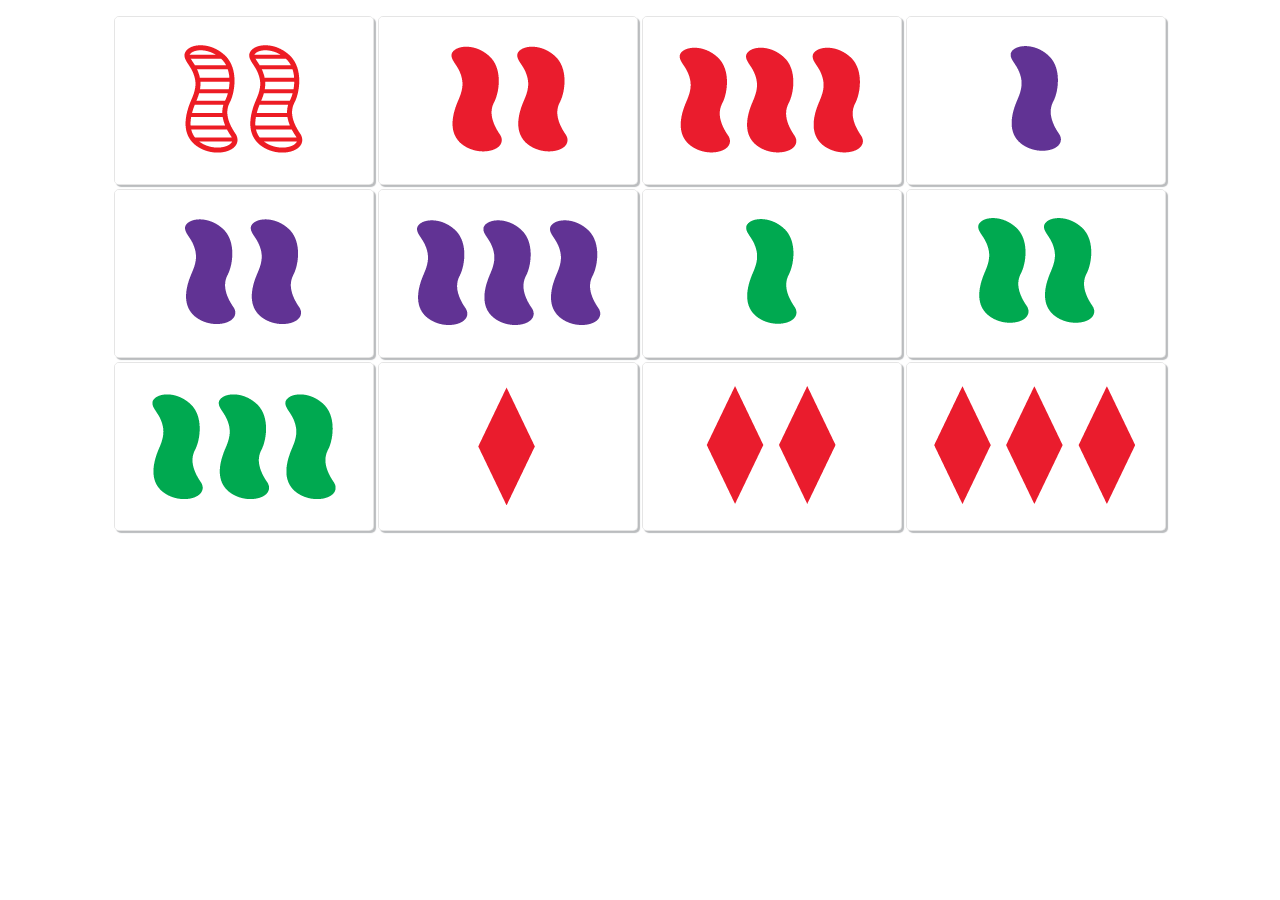
==== set/index.html @ 9a05b6ee "set!" ====
<!doctype html>
<html lang="zh-Hans-CN">
<head>
<meta charset="utf-8" />
<title>Set!</title>
<style>
	img{
		border-radius: 5px;
		box-shadow: 2px 2px 1px #babcbe;
		border: solid 1px rgba(0,0,0,0.1);
	}
</style>
<script>
	function loadpage(){
		var rd;
		var rds=[0,0,0,0,0,0,0,0,0,0,0,0];
		var imgs=document.getElementsByClassName("img");
		var str="";
		var j;
		for(var i=0;i<12;i++){
			do{
				rd=parseInt(Math.random()*81)+1;
				for(j=0;j<i;j++){
					if(rd==rds[j])break;
				}
				if(j==i)rd[i]=rd;
			}while(j<i);
			document.getElementsByClassName("img")[i].getAttributeNode("src").value="img/"+rd+".png";
			document.getElementById("test").innerHTML=str;
		}
	}
</script>
</head>
<body onload="loadpage();">
	<p style="text-align: center;">
		<img class="img" src="img/1.png" />
		<img class="img" src="img/2.png" />
		<img class="img" src="img/3.png" />
		<img class="img" src="img/4.png" /><br/>
		<img class="img" src="img/5.png" />
		<img class="img" src="img/6.png" />
		<img class="img" src="img/7.png" />
		<img class="img" src="img/8.png" /><br/>
		<img class="img" src="img/9.png" />
		<img class="img" src="img/10.png" />
		<img class="img" src="img/11.png" />
		<img class="img" src="img/12.png" />
	</p>
</body></html>
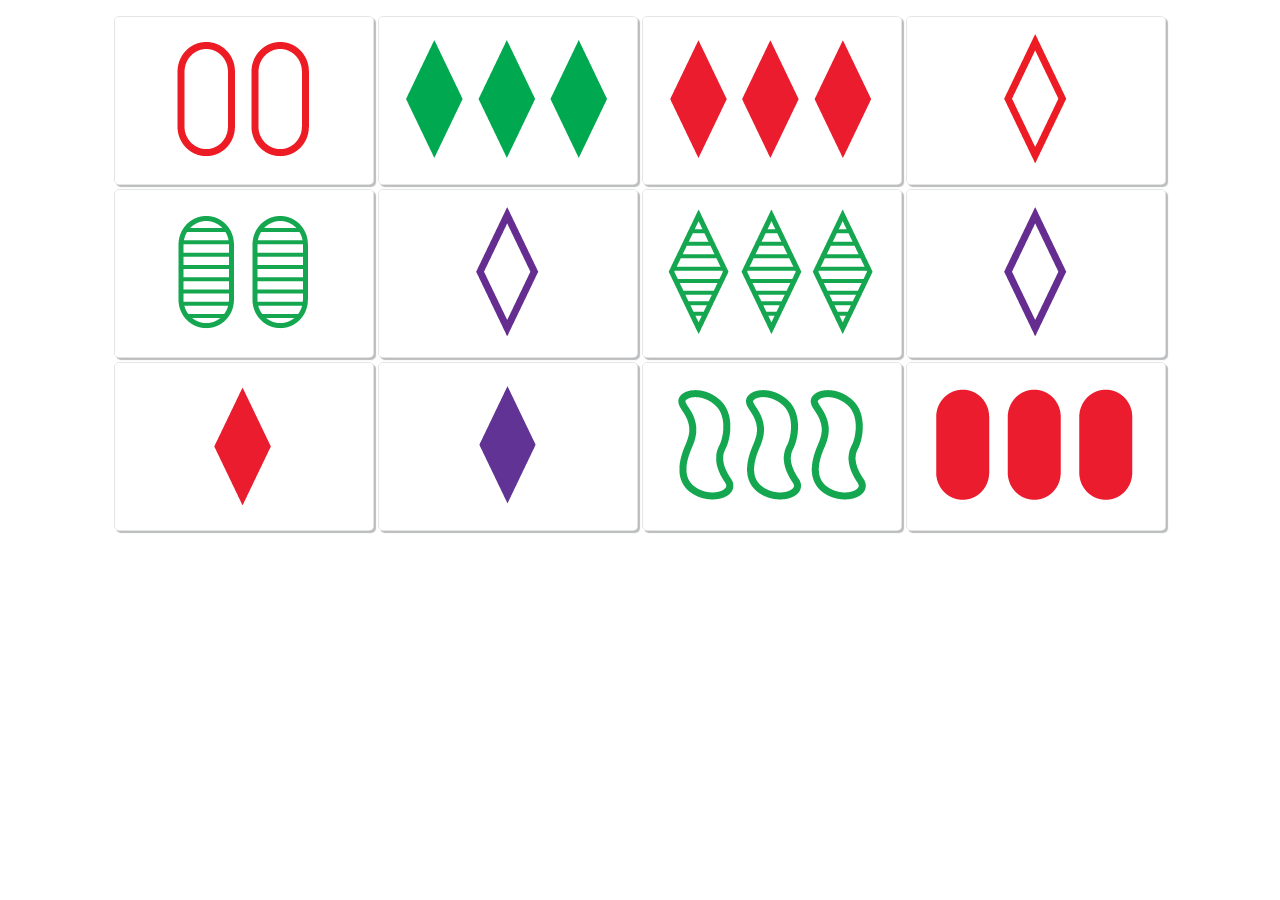
==== commit 1082f5ea: "set" ====
--- a/set/index.html
+++ b/set/index.html
@@ -15,7 +15,6 @@
 		var rd;
 		var rds=[0,0,0,0,0,0,0,0,0,0,0,0];
 		var imgs=document.getElementsByClassName("img");
-		var str="";
 		var j;
 		for(var i=0;i<12;i++){
 			do{
@@ -26,7 +25,6 @@
 				if(j==i)rd[i]=rd;
 			}while(j<i);
 			document.getElementsByClassName("img")[i].getAttributeNode("src").value="img/"+rd+".png";
-			document.getElementById("test").innerHTML=str;
 		}
 	}
 </script>
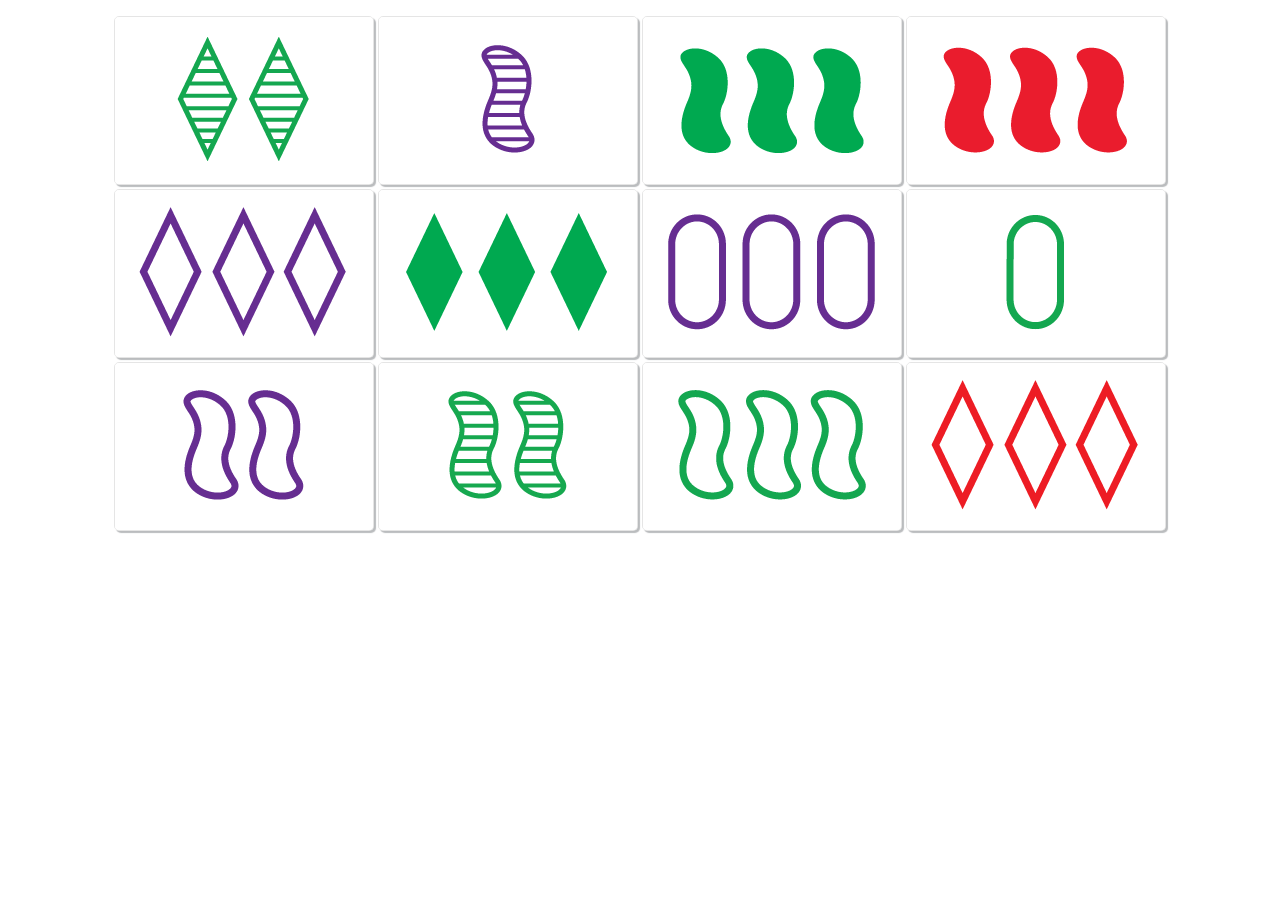
==== commit e2b1fa8d: "Set" ====
--- a/set/index.html
+++ b/set/index.html
@@ -22,7 +22,7 @@
 				for(j=0;j<i;j++){
 					if(rd==rds[j])break;
 				}
-				if(j==i)rd[i]=rd;
+				if(j==i)rds[i]=rd;
 			}while(j<i);
 			document.getElementsByClassName("img")[i].getAttributeNode("src").value="img/"+rd+".png";
 		}
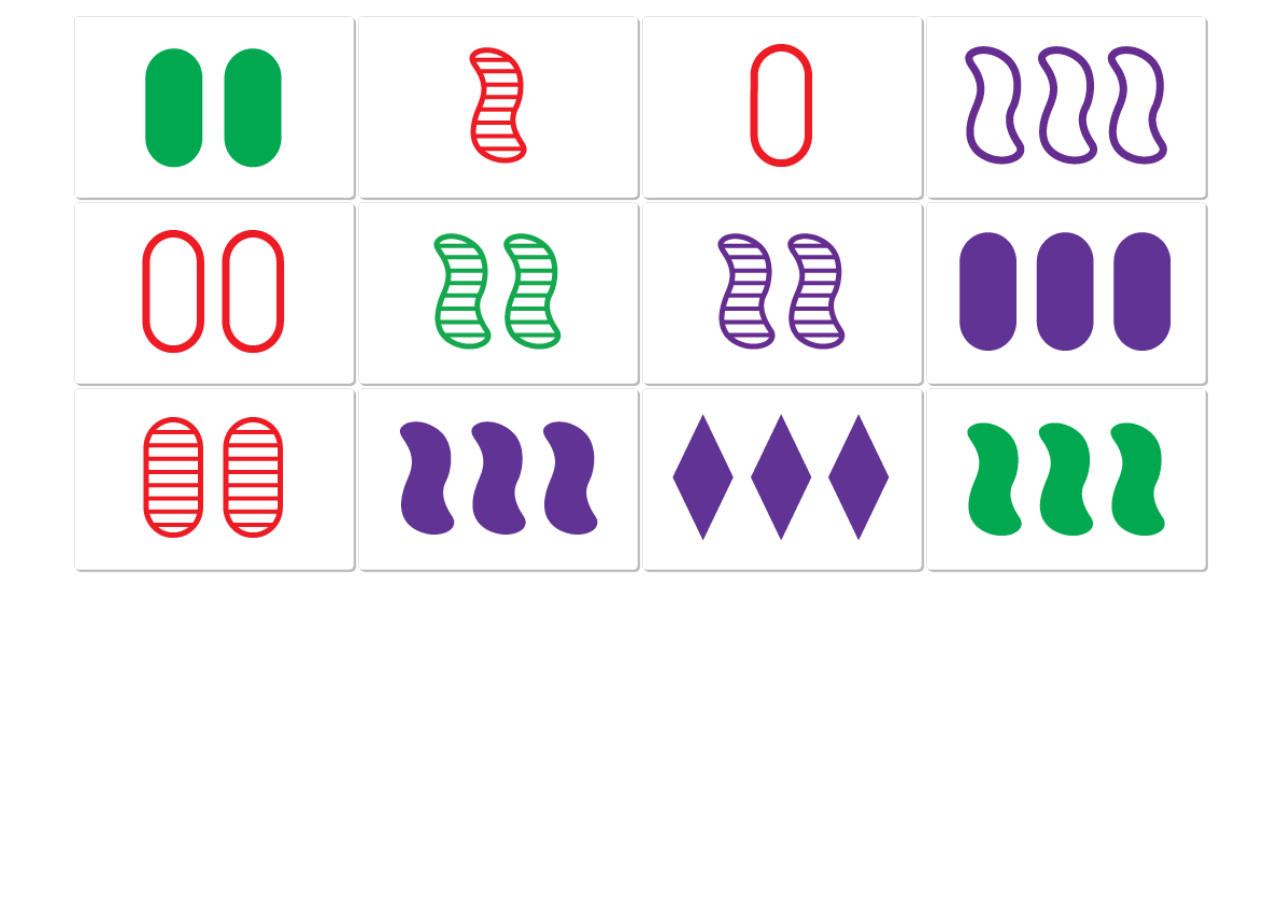
==== commit 2e415495: "Set" ====
--- a/set/index.html
+++ b/set/index.html
@@ -8,6 +8,7 @@
 		border-radius: 5px;
 		box-shadow: 2px 2px 1px #babcbe;
 		border: solid 1px rgba(0,0,0,0.1);
+		width: 22%;
 	}
 </style>
 <script>
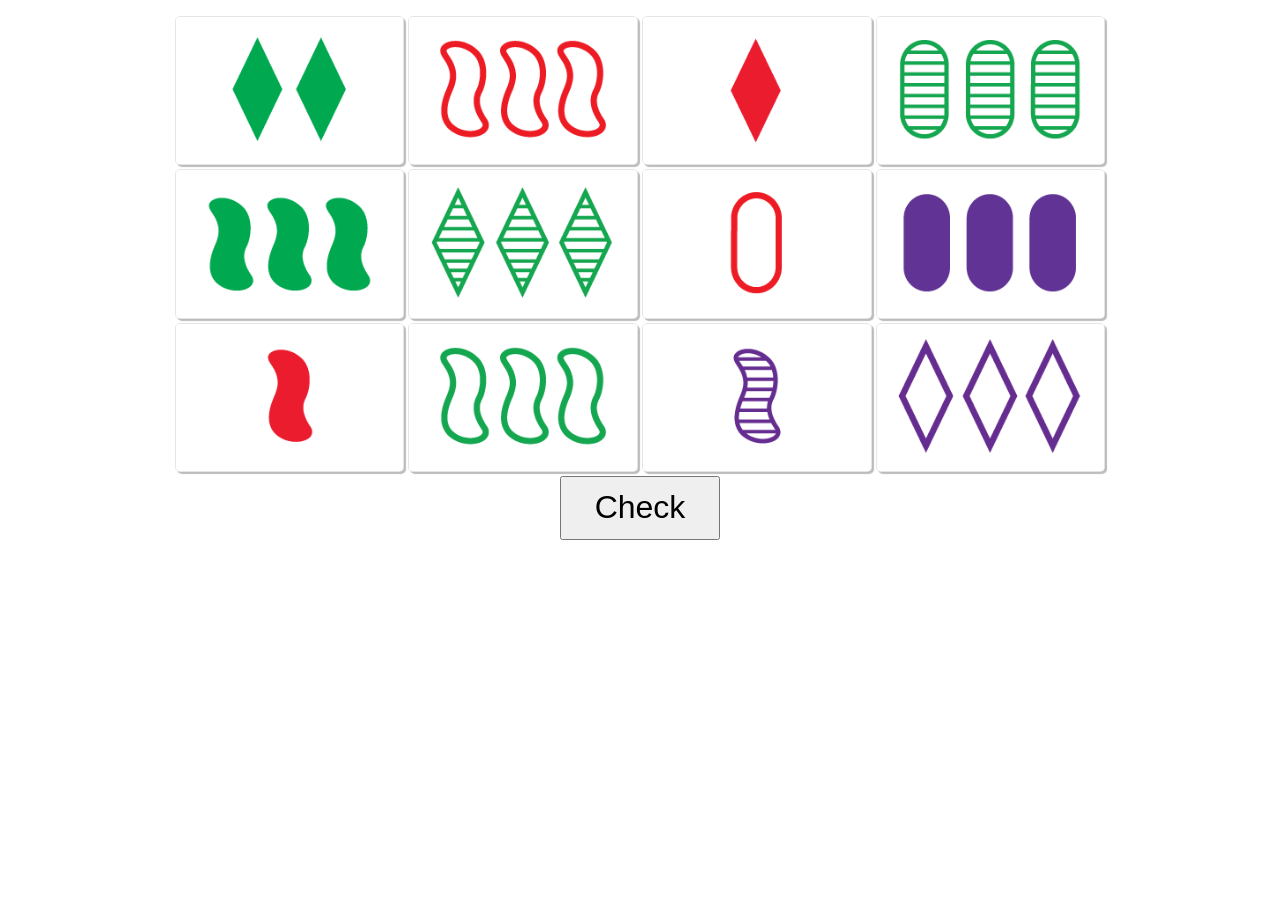
==== commit 0d27b860: "set" ====
--- a/set/index.html
+++ b/set/index.html
@@ -6,16 +6,31 @@
 <style>
 	img{
 		border-radius: 5px;
+		width: 18%;
+	}
+	img.unpressed{
+		border: solid 1px rgba(0,0,0,0.1);
 		box-shadow: 2px 2px 1px #babcbe;
-		border: solid 1px rgba(0,0,0,0.1);
-		width: 22%;
+	}
+	img.pressed{
+		border: solid 1px blue;
+		box-shadow: 2px 2px 1px blue;
 	}
 </style>
 <script>
+	function pressed(thisimg){
+		var t;
+		if(thisimg.getAttributeNode("class").value=="unpressed")
+			t=1;
+		else t=0;
+		if (t==1)
+			thisimg.getAttributeNode("class").value="pressed";
+		else thisimg.getAttributeNode("class").value="unpressed";
+	}
 	function loadpage(){
 		var rd;
 		var rds=[0,0,0,0,0,0,0,0,0,0,0,0];
-		var imgs=document.getElementsByClassName("img");
+		var imgs=document.getElementsByTagName("img");
 		var j;
 		for(var i=0;i<12;i++){
 			do{
@@ -25,24 +40,51 @@
 				}
 				if(j==i)rds[i]=rd;
 			}while(j<i);
-			document.getElementsByClassName("img")[i].getAttributeNode("src").value="img/"+rd+".png";
+			document.getElementsByTagName("img")[i].getAttributeNode("src").value="img/"+rd+".png";
+		}
+	}
+	function check(thisbutton){
+		var imgs=document.getElementsByClassName("pressed");
+		if(imgs.length==3){
+			var a1,a2,a3,a4=parseInt(imgs[0].getAttributeNode("src").value.slice(4))-1;
+			var b1,b2,b3,b4=parseInt(imgs[1].getAttributeNode("src").value.slice(4))-1;
+			var c1,c2,c3,c4=parseInt(imgs[2].getAttributeNode("src").value.slice(4))-1;
+			if(a4>=54) a1=2; else if(a4>=27) a1=1; else a1=0; a4-=27*a1;
+			if(a4>=18) a2=2; else if(a4>= 9) a2=1; else a2=0; a4-= 9*a2;
+			if(a4>= 6) a3=2; else if(a4>= 3) a3=1; else a3=0; a4-= 3*a3;
+			if(b4>=54) b1=2; else if(b4>=27) b1=1; else b1=0; b4-=27*b1;
+			if(b4>=18) b2=2; else if(b4>= 9) b2=1; else b2=0; b4-= 9*b2;
+			if(b4>= 6) b3=2; else if(b4>= 3) b3=1; else b3=0; b4-= 3*b3;
+			if(c4>=54) c1=2; else if(c4>=27) c1=1; else c1=0; c4-=27*c1;
+			if(c4>=18) c2=2; else if(c4>= 9) c2=1; else c2=0; c4-= 9*c2;
+			if(c4>= 6) c3=2; else if(c4>= 3) c3=1; else c3=0; c4-= 3*c3;
+			var t1=0,t2=0,t3=0,t4=0;
+			if((a1==b1&&a1==c1)||(a1!=b1&&a1!=c1&&b1!=c1))t1=1;
+			if((a2==b2&&a2==c2)||(a2!=b2&&a2!=c2&&b2!=c2))t2=1;
+			if((a3==b3&&a3==c3)||(a3!=b3&&a3!=c3&&b3!=c3))t3=1;
+			if((a4==b4&&a4==c4)||(a4!=b4&&a4!=c4&&b4!=c4))t4=1;
+			if(t1*t2*t3*t4==1) document.getElementById("ans").innerHTML="You win!";
+			else document.getElementById("ans").innerHTML="You lose!";
+			thisbutton.style.display = 'none';
 		}
 	}
 </script>
 </head>
 <body onload="loadpage();">
 	<p style="text-align: center;">
-		<img class="img" src="img/1.png" />
-		<img class="img" src="img/2.png" />
-		<img class="img" src="img/3.png" />
-		<img class="img" src="img/4.png" /><br/>
-		<img class="img" src="img/5.png" />
-		<img class="img" src="img/6.png" />
-		<img class="img" src="img/7.png" />
-		<img class="img" src="img/8.png" /><br/>
-		<img class="img" src="img/9.png" />
-		<img class="img" src="img/10.png" />
-		<img class="img" src="img/11.png" />
-		<img class="img" src="img/12.png" />
+		<img class="unpressed" onclick="pressed(this);" src="img/1.png" />
+		<img class="unpressed" onclick="pressed(this);" src="img/2.png" />
+		<img class="unpressed" onclick="pressed(this);" src="img/3.png" />
+		<img class="unpressed" onclick="pressed(this);" src="img/4.png" /><br/>
+		<img class="unpressed" onclick="pressed(this);" src="img/5.png" />
+		<img class="unpressed" onclick="pressed(this);" src="img/6.png" />
+		<img class="unpressed" onclick="pressed(this);" src="img/7.png" />
+		<img class="unpressed" onclick="pressed(this);" src="img/8.png" /><br/>
+		<img class="unpressed" onclick="pressed(this);" src="img/9.png" />
+		<img class="unpressed" onclick="pressed(this);" src="img/10.png" />
+		<img class="unpressed" onclick="pressed(this);" src="img/11.png" />
+		<img class="unpressed" onclick="pressed(this);" src="img/12.png" /><br/>
+		<button onclick="check(this)" style="height:2em;width:5em;font-size: 200%;">Check</button>
+		<span id="ans" style="font-size: 200%;"></span>
 	</p>
 </body></html>
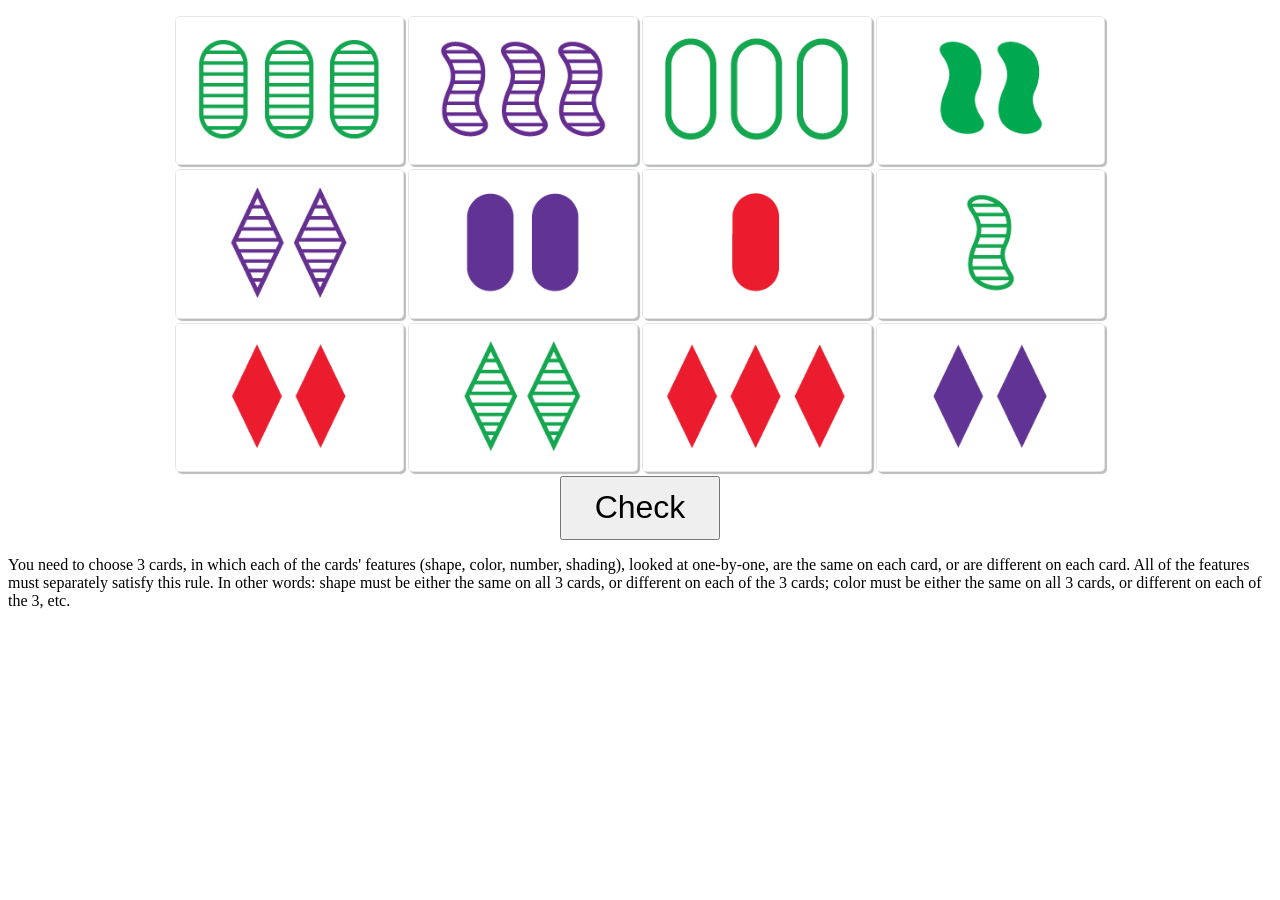
==== commit 765d667b: "1" ====
--- a/set/index.html
+++ b/set/index.html
@@ -87,4 +87,5 @@
 		<button onclick="check(this)" style="height:2em;width:5em;font-size: 200%;">Check</button>
 		<span id="ans" style="font-size: 200%;"></span>
 	</p>
+	<p>You need to choose 3 cards, in which each of the cards' features (shape, color, number, shading), looked at one-by-one, are the same on each card, or are different on each card. All of the features must separately satisfy this rule. In other words: shape must be either the same on all 3 cards, or different on each of the 3 cards; color must be either the same on all 3 cards, or different on each of the 3, etc.</p>
 </body></html>
